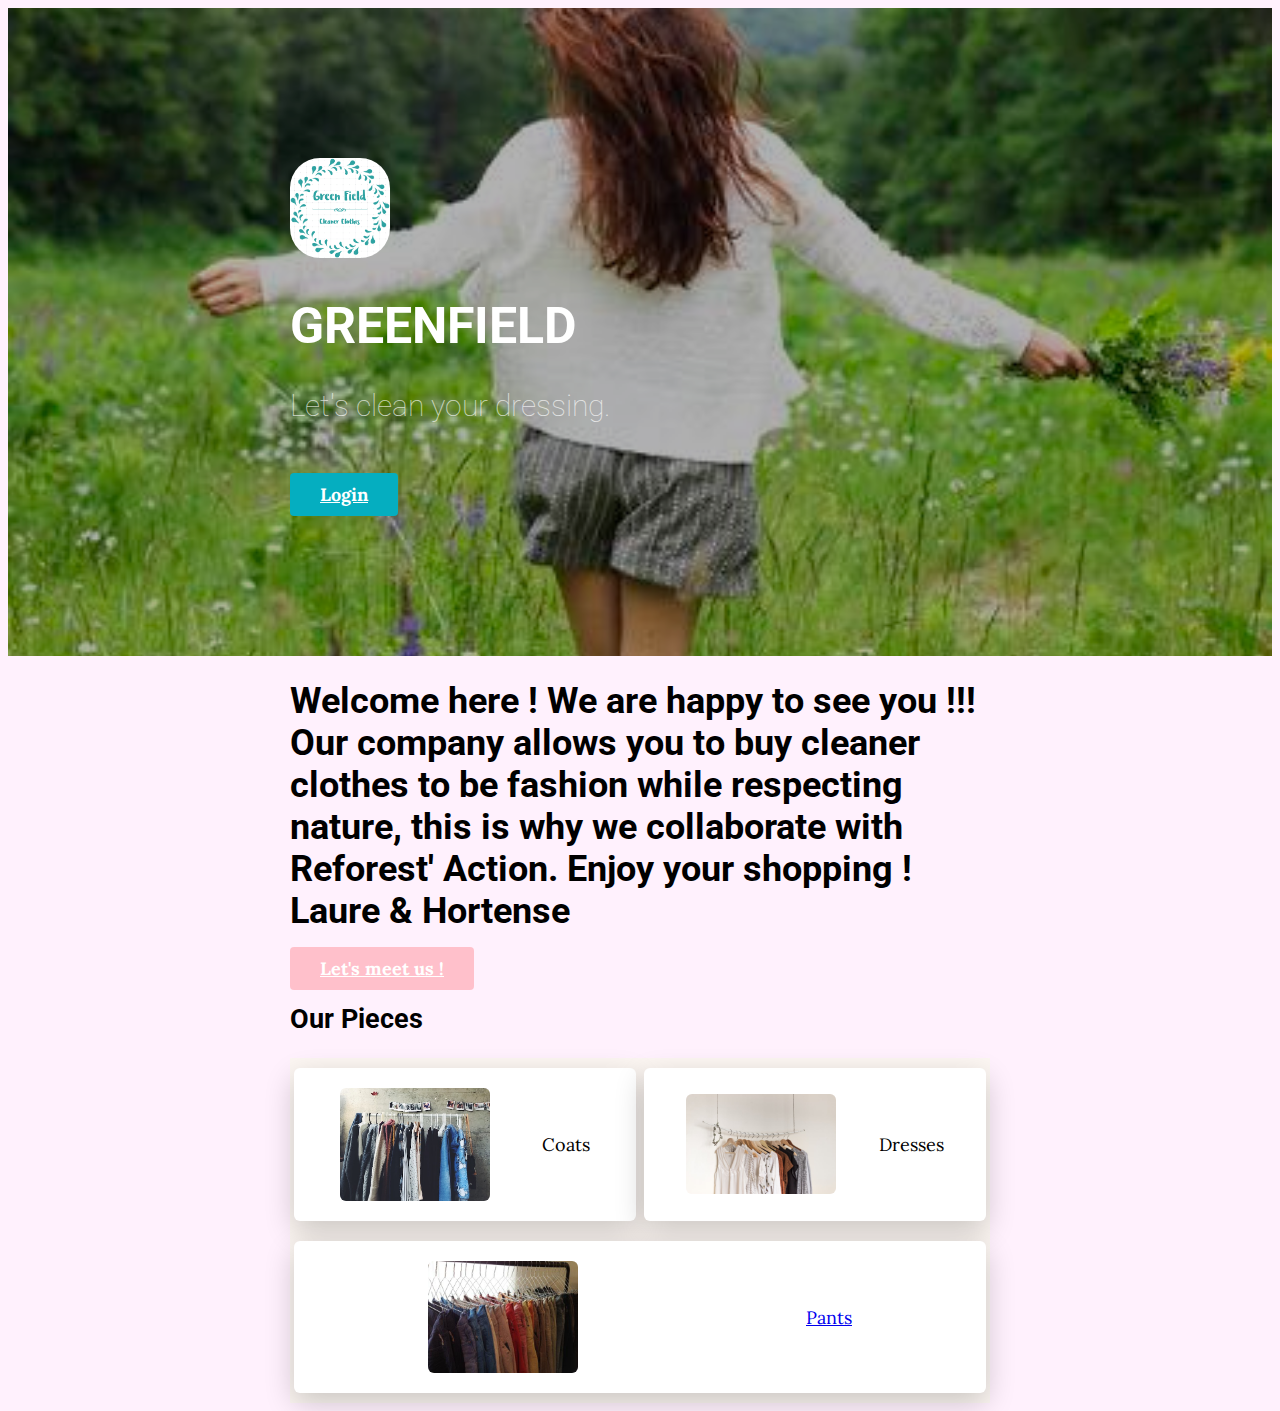
==== index.html @ 0a3e66fd "Add files via upload" ====
<!DOCTYPE html>


<html>

	<head>
		<title>Greenfield</title>
		<meta charset="utf-8">
		<link rel="stylesheet" href="css/style.css">
	</head>
	<body>
		<div class="banner">
			<div class="container">
				<img class="logo" src="images/logo.png" alt="logo">
				<h1>GREENFIELD</h1>
				<h2>Let's clean your dressing.</h2>
				<a href="login.html" class="btn-green"> Login </a>
			</div>
		</div>

		<div class="container"> 

		<h1>
			Welcome here ! We are happy to see you !!! Our company allows you to buy cleaner clothes to be fashion while respecting nature, this is why we collaborate with Reforest' Action.
			Enjoy your shopping !
			Laure & Hortense 
		</h1>
			
		<h4>
			<a href="whoarewe.html" class="btn-profiles" target="_blank"> Let's meet us !</a>
		</h4>

		<h2>Our Pieces</h2>

			<div class="cards">
				<div class="card">
					<img src="images/coats.jpg" alt="Coats">
					<p>Coats</p>

				</div>
					
				<div class="card">
					<img src="images/dresses.jpg" alt="dresses">
					<p>Dresses</p>
				</div>

				<div class="card">
					<img src="images/pants.jpg" alt="pants">
					<a href="pants.html">
					<p>Pants</p>
				</div>
			</div>	
		</div>
	</body>
</html>
---- css/style.css ----
@import url("https://fonts.googleapis.com/css2?family=Lora:ital@1&family=Roboto:ital,wght@1,300&display=swap");

@import url("components/container.css");
@import url("components/logo.css");
@import url("components/button.css");
@import url("components/banner.css");
@import url("components/cards.css");



body {
	font-family: 'Lora', serif;
	font-size: 18px; 
	background-color: #FFF1FD;
}
h1, h2, h3 {
	font-family: 'Roboto' , sans-serif;
	font-weight: bold;

}
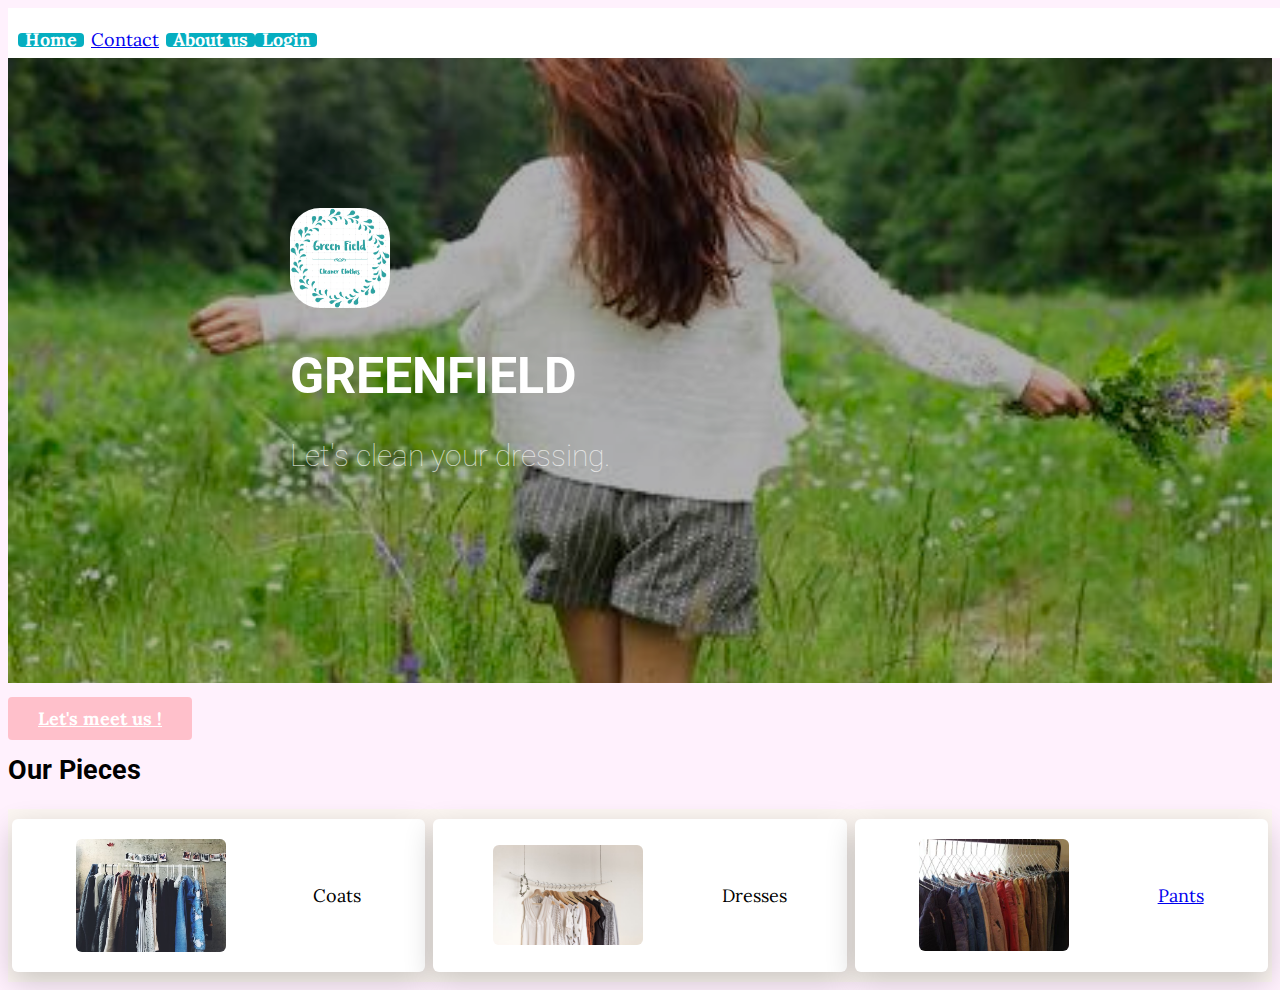
==== commit d14000c0: "Add files via upload" ====
--- a/index.html
+++ b/index.html
@@ -10,22 +10,26 @@
 		<link rel="stylesheet" href="css/style.css">
 	</head>
 	<body>
-		<div class="banner">
+		
+			<div id="navbar">
+				<div id="navbar-right">
+					<a href="index.html" class="btn-green">Home</a>
+					<a href="#">Contact</a>
+					<a href="whoarewe.html" class="btn-green">About us</a>
+					<a href="login.html" class="btn-green"> Login </a>
+				</div>
+			</div>
+		
+			<div class="banner">
 			<div class="container">
 				<img class="logo" src="images/logo.png" alt="logo">
 				<h1>GREENFIELD</h1>
 				<h2>Let's clean your dressing.</h2>
-				<a href="login.html" class="btn-green"> Login </a>
+				
+			</div>
 			</div>
 		</div>
-
-		<div class="container"> 
-
-		<h1>
-			Welcome here ! We are happy to see you !!! Our company allows you to buy cleaner clothes to be fashion while respecting nature, this is why we collaborate with Reforest' Action.
-			Enjoy your shopping !
-			Laure & Hortense 
-		</h1>
+		
 			
 		<h4>
 			<a href="whoarewe.html" class="btn-profiles" target="_blank"> Let's meet us !</a>
